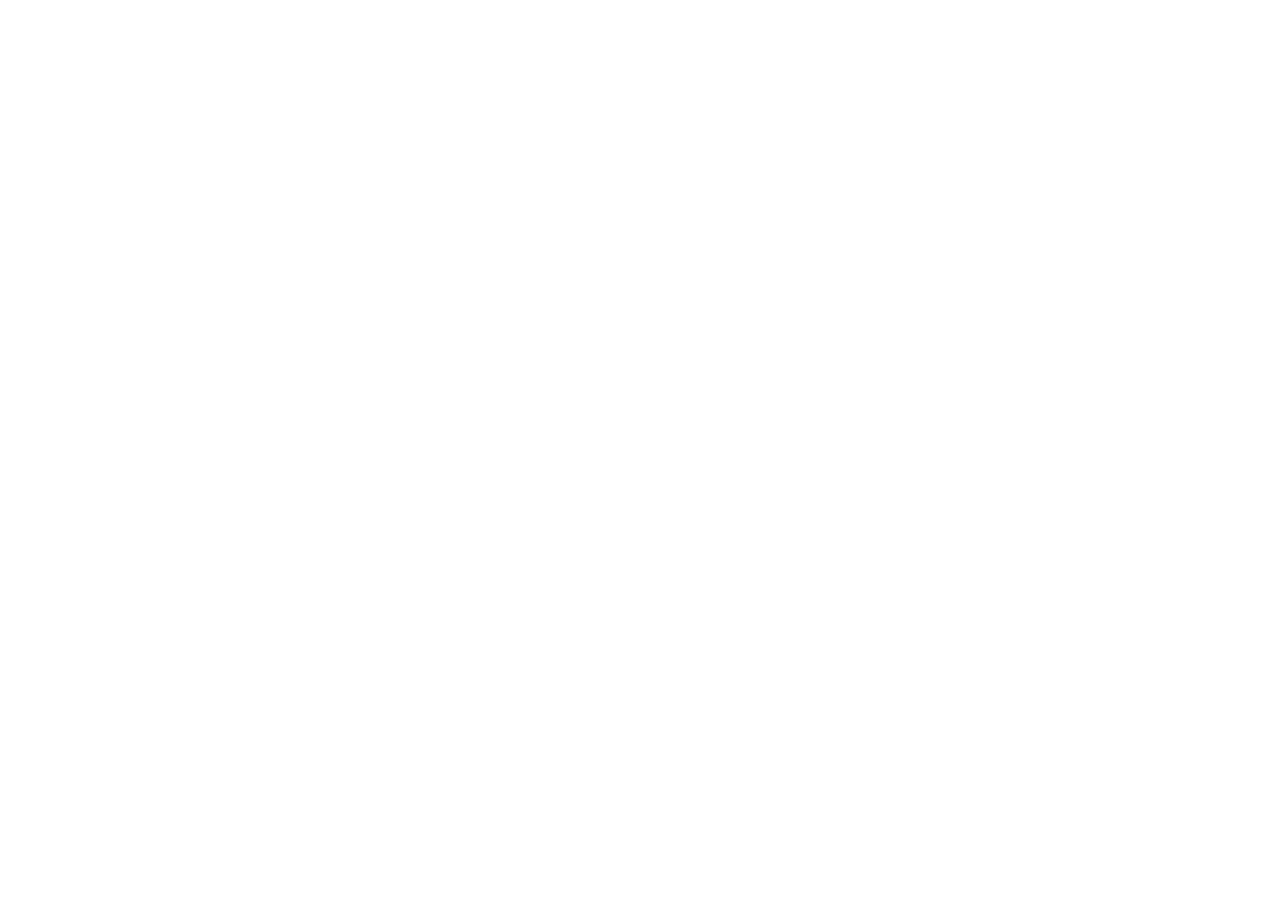
==== index.html @ 8f3915c9 "Update JS section" ====
<!DOCTYPE html>
<html lang="en">

<head>
    <meta charset="UTF-8">
    <meta name="viewport" content="width=device-width, initial-scale=1.0">
    <title>Document</title>
    <link rel="stylesheet" href="css/index.css">
</head>

<body class="container">
    <section data-include="home-page.partial.html"></section>
    <section data-include="todo-page.partial.html"></section>
</body>
<script src="js/index.js"></script>
<script src="js/loading-partials.js"></script>
</html>
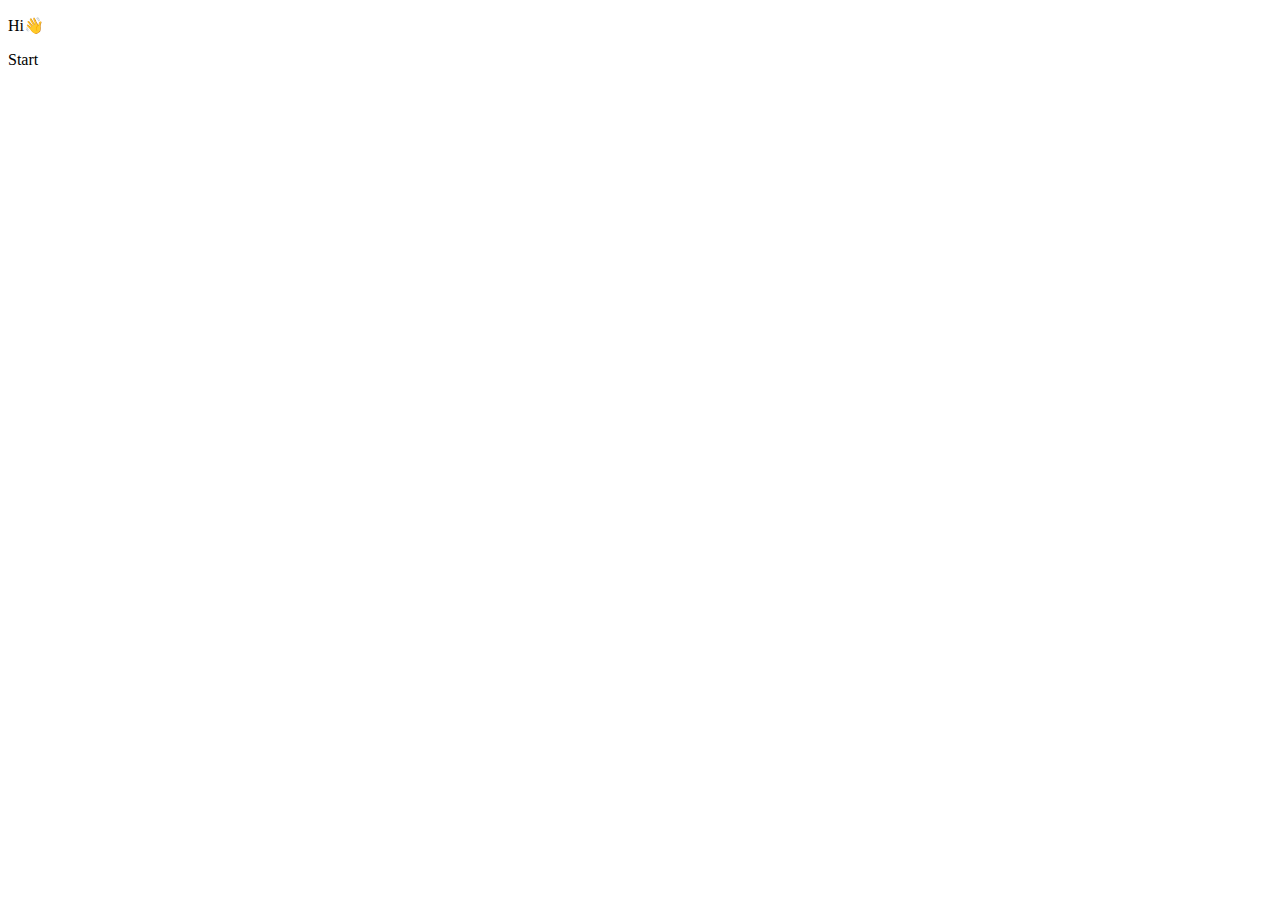
==== commit 83e2646b: "Update Of Blocks" ====
--- a/index.html
+++ b/index.html
@@ -9,9 +9,16 @@
 </head>
 
 <body class="container">
-    <section data-include="home-page.partial.html"></section>
-    <section data-include="todo-page.partial.html"></section>
+    <section class="home-page">
+        <div class="home-page__heading">
+            <p class="home-page__heading--article">Hi👋</p>
+        </div>
+        <div class="home-page__heading-button">
+            <p class="home-page__heading-button--article">Start</p>
+            <svg class="home-page__heading-button--item" width="18" height="22" viewBox="0 0 18 22" fill="none" xmlns="http://www.w3.org/2000/svg"><path d="M18 11L0.750001 21.3923L0.750002 0.607695L18 11Z" fill="white"/></svg>
+        </div>
+    </section>
 </body>
 <script src="js/index.js"></script>
-<script src="js/loading-partials.js"></script>
+
 </html>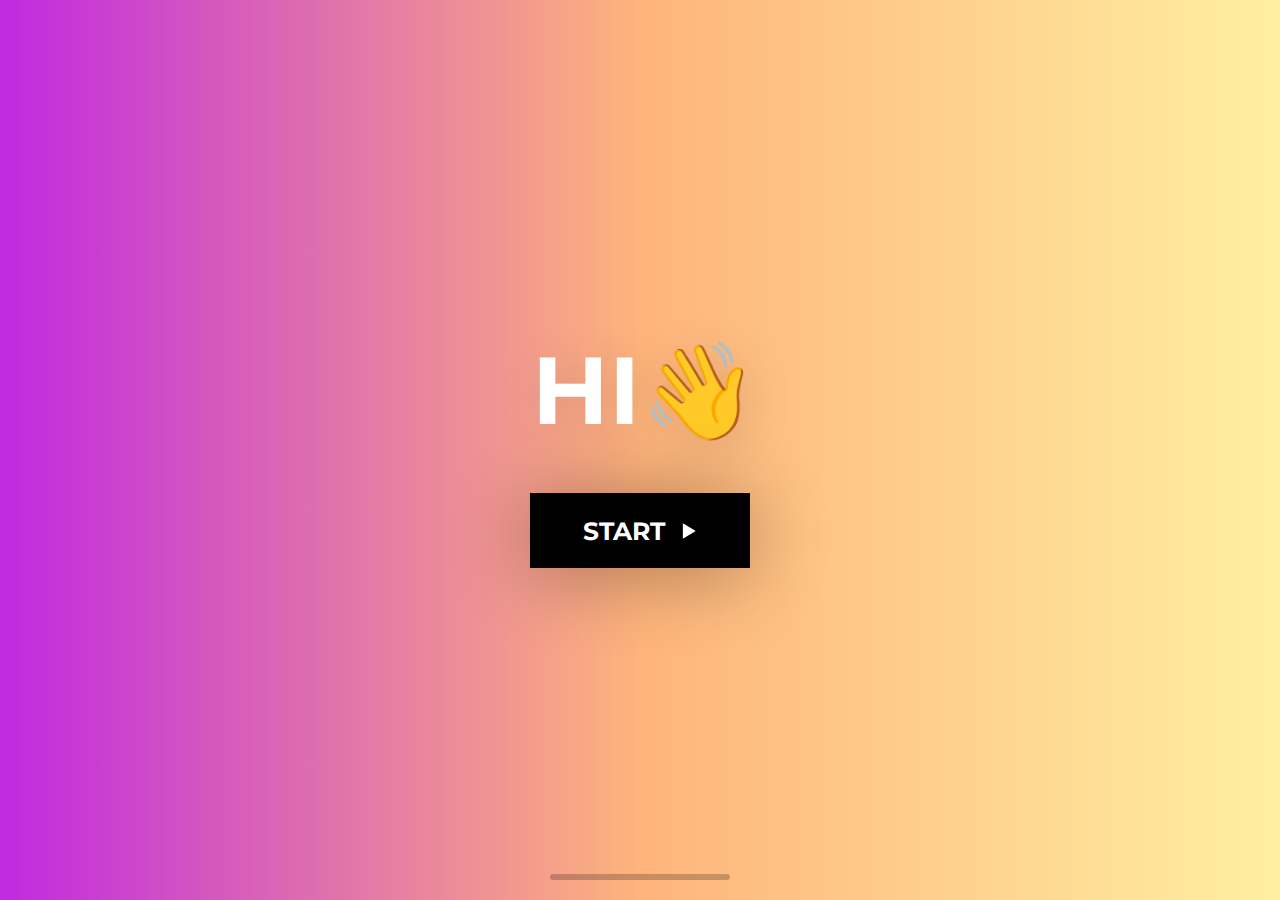
==== commit fb34248a: "Update Of JS and CSS" ====
--- a/index.html
+++ b/index.html
@@ -9,16 +9,14 @@
 </head>
 
 <body class="container">
-    <section class="home-page">
-        <div class="home-page__heading">
-            <p class="home-page__heading--article">Hi👋</p>
-        </div>
-        <div class="home-page__heading-button">
-            <p class="home-page__heading-button--article">Start</p>
-            <svg class="home-page__heading-button--item" width="18" height="22" viewBox="0 0 18 22" fill="none" xmlns="http://www.w3.org/2000/svg"><path d="M18 11L0.750001 21.3923L0.750002 0.607695L18 11Z" fill="white"/></svg>
-        </div>
-    </section>
+    <section data-include="home-page.partial.html"></section>
+    <section data-include="todo-page.partial.html"></section>
+    <section data-include="statistics.partial.html"></section>
+    <div class="main-navigation__button"></div>
+    <section data-include="main-navigation.partial.html"></section>
 </body>
+
+<script src="js/loading-partials.js"></script>
 <script src="js/index.js"></script>
 
-</html>+</html>
--- a/css/index.css
+++ b/css/index.css
@@ -0,0 +1,5 @@
+@import "global.css";
+@import "home-page.css";
+@import "todo-page.css";
+@import "main-navigation.css";
+@import "statistics.css";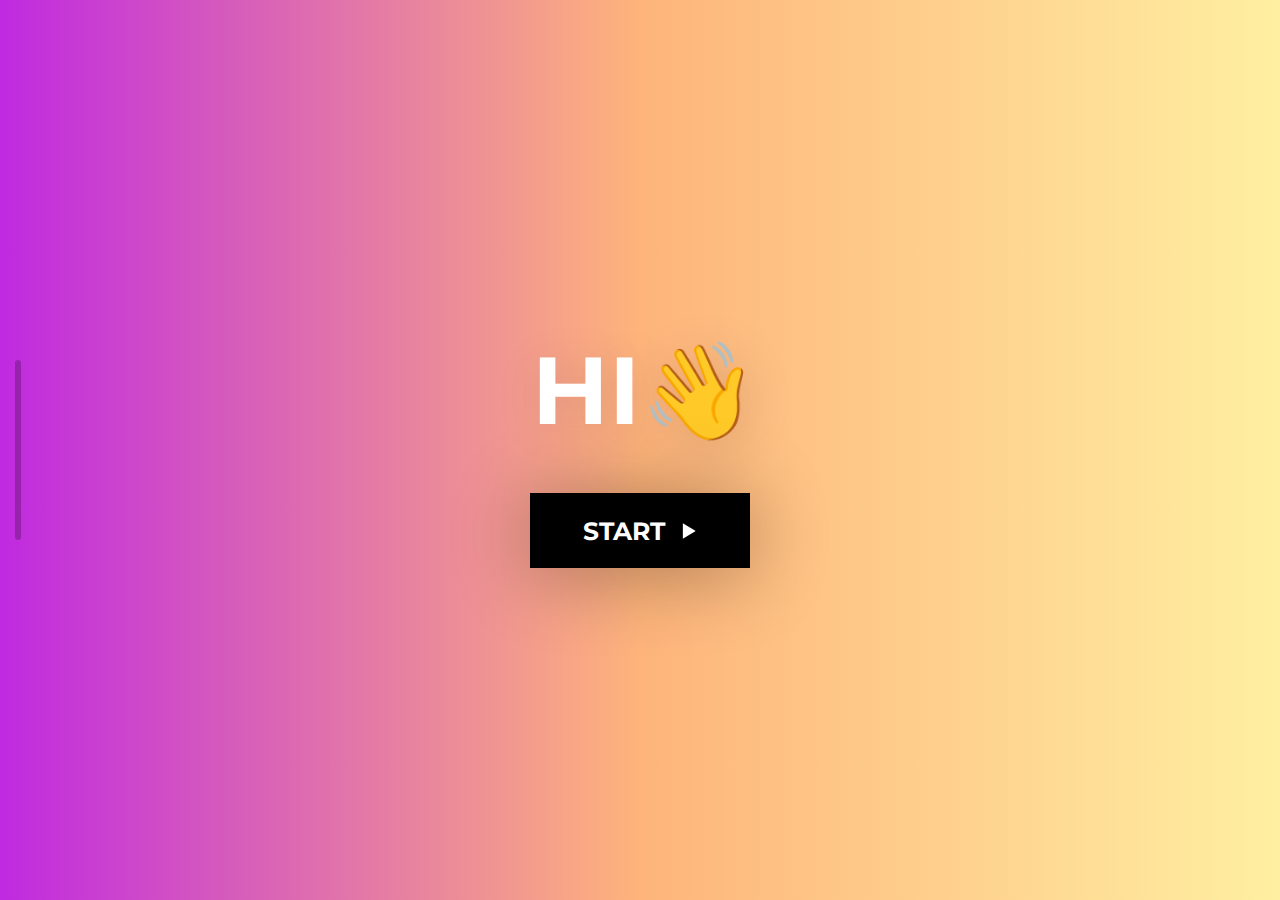
==== commit cee3b758: "Update CSS Sectiob" ====
--- a/index.html
+++ b/index.html
@@ -12,11 +12,11 @@
     <section data-include="home-page.partial.html"></section>
     <section data-include="todo-page.partial.html"></section>
     <section data-include="statistics.partial.html"></section>
-    <div class="main-navigation__button"></div>
     <section data-include="main-navigation.partial.html"></section>
+    <section class="button-navigation"></section>
 </body>
 
+<script src="js/index.js"></script>
 <script src="js/loading-partials.js"></script>
-<script src="js/index.js"></script>
 
-</html>
+</html>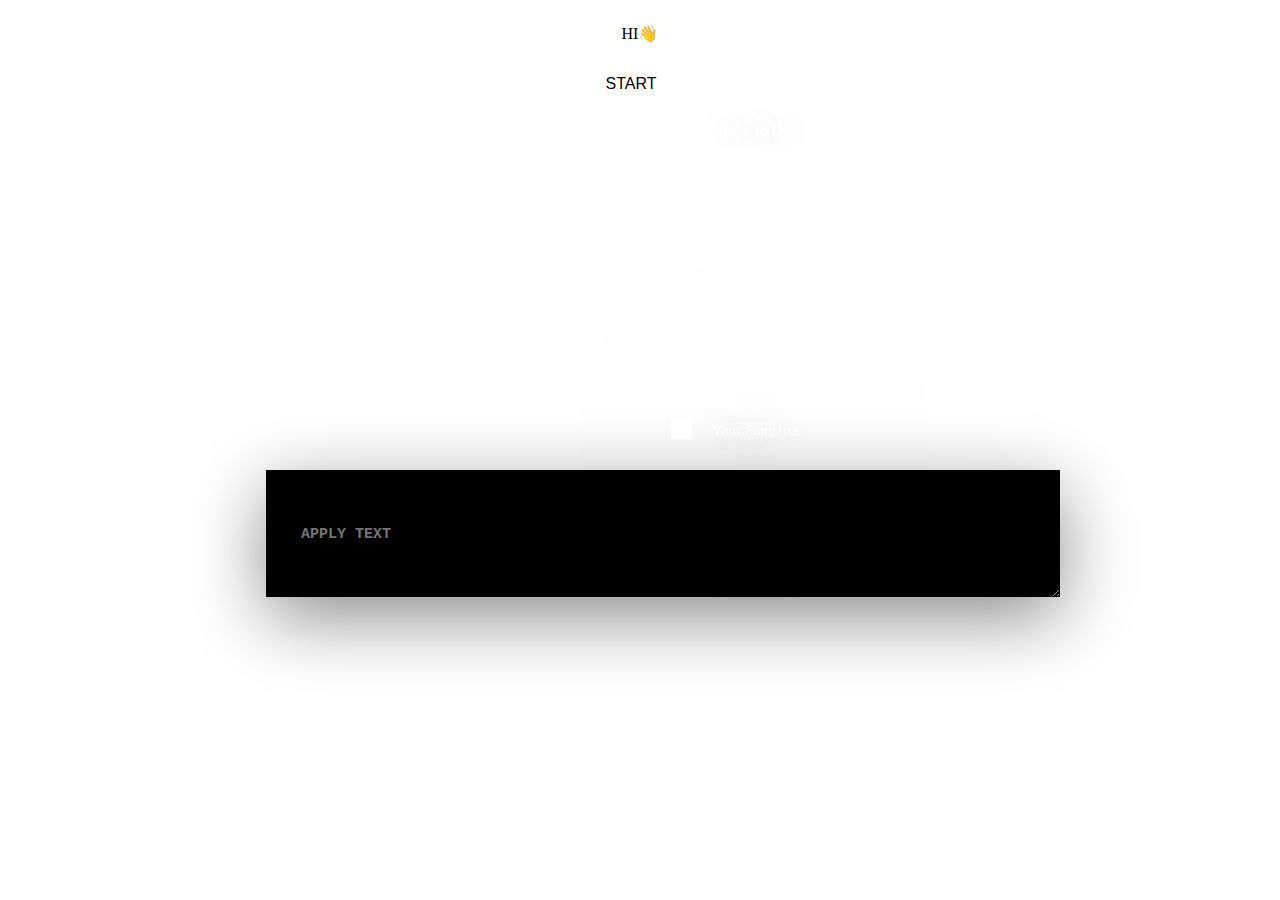
==== commit 77a5ee1a: "Update index.html" ====
--- a/index.html
+++ b/index.html
@@ -13,10 +13,11 @@
     <section data-include="todo-page.partial.html"></section>
     <section data-include="statistics.partial.html"></section>
     <section data-include="main-navigation.partial.html"></section>
+    <section data-include="tasks-navigation.partial.html"></section>
     <section class="button-navigation"></section>
 </body>
 
 <script src="js/index.js"></script>
 <script src="js/loading-partials.js"></script>
 
-</html>+</html>
